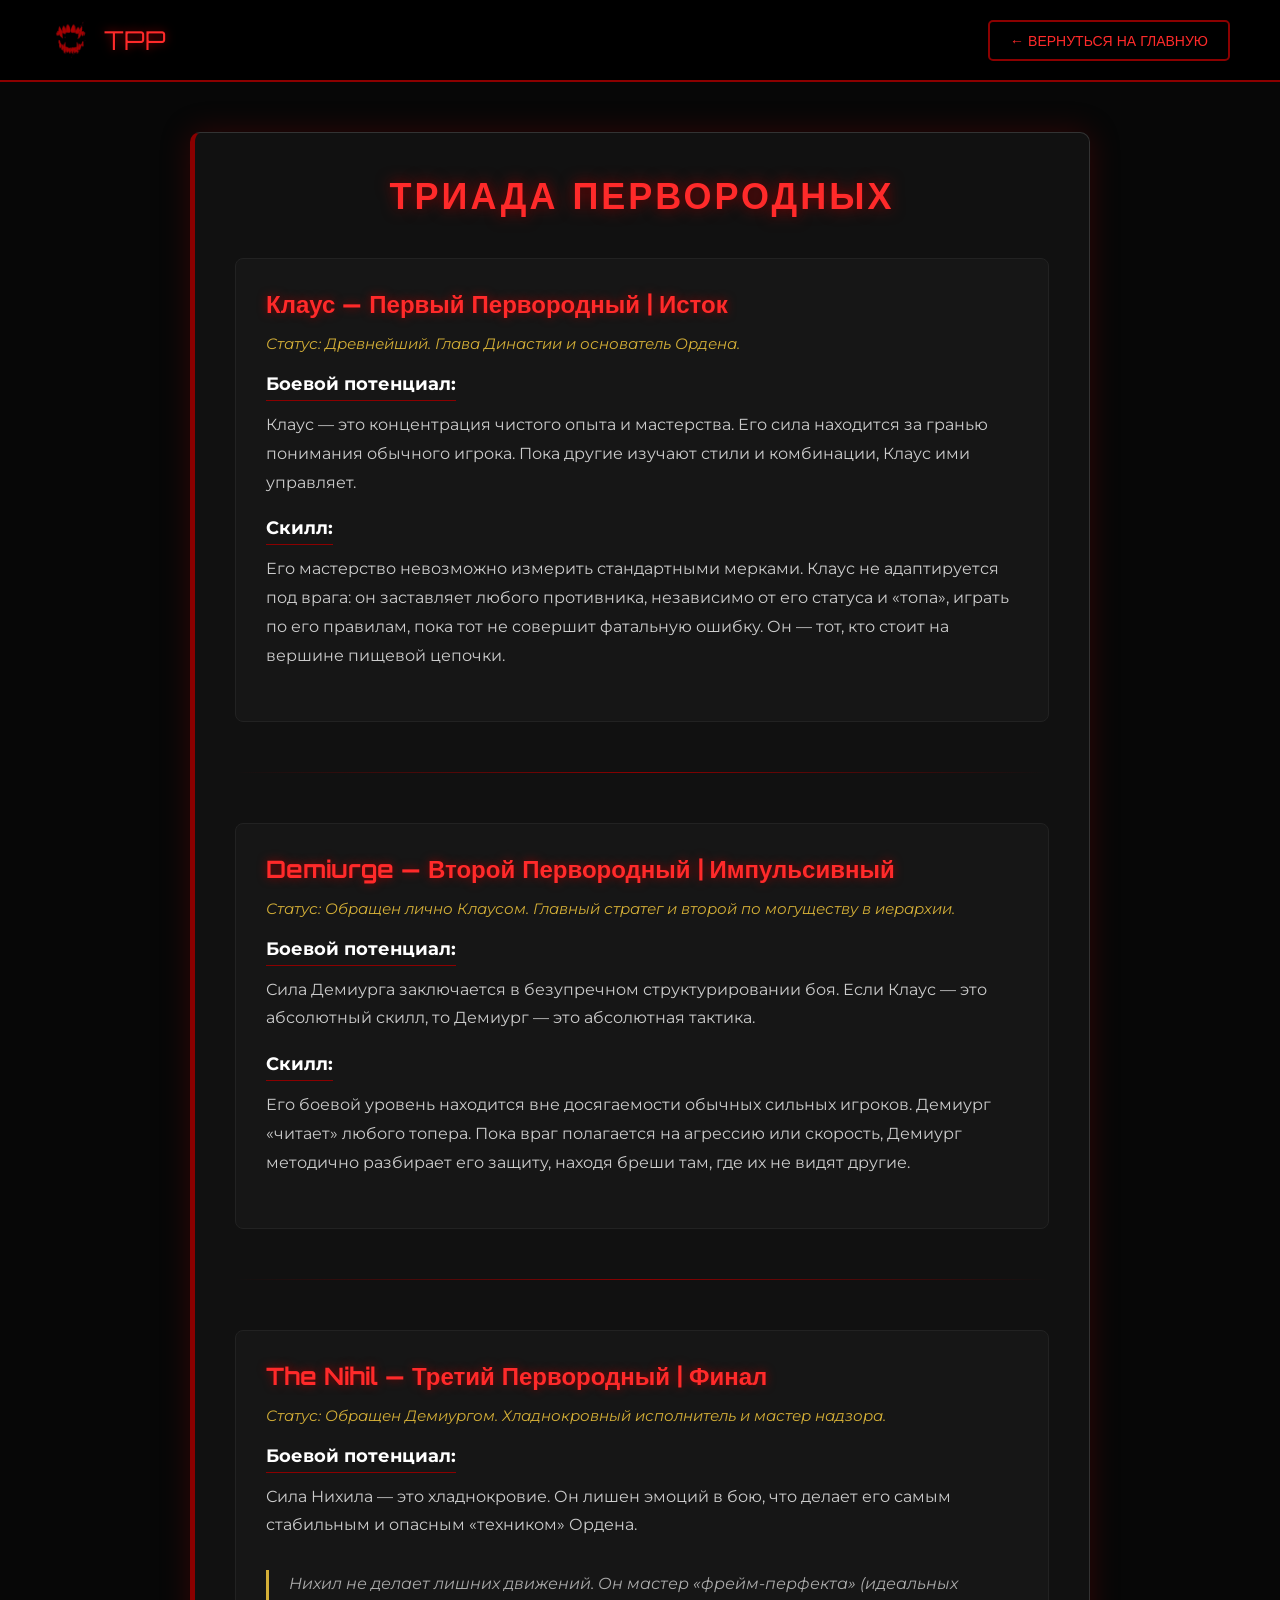
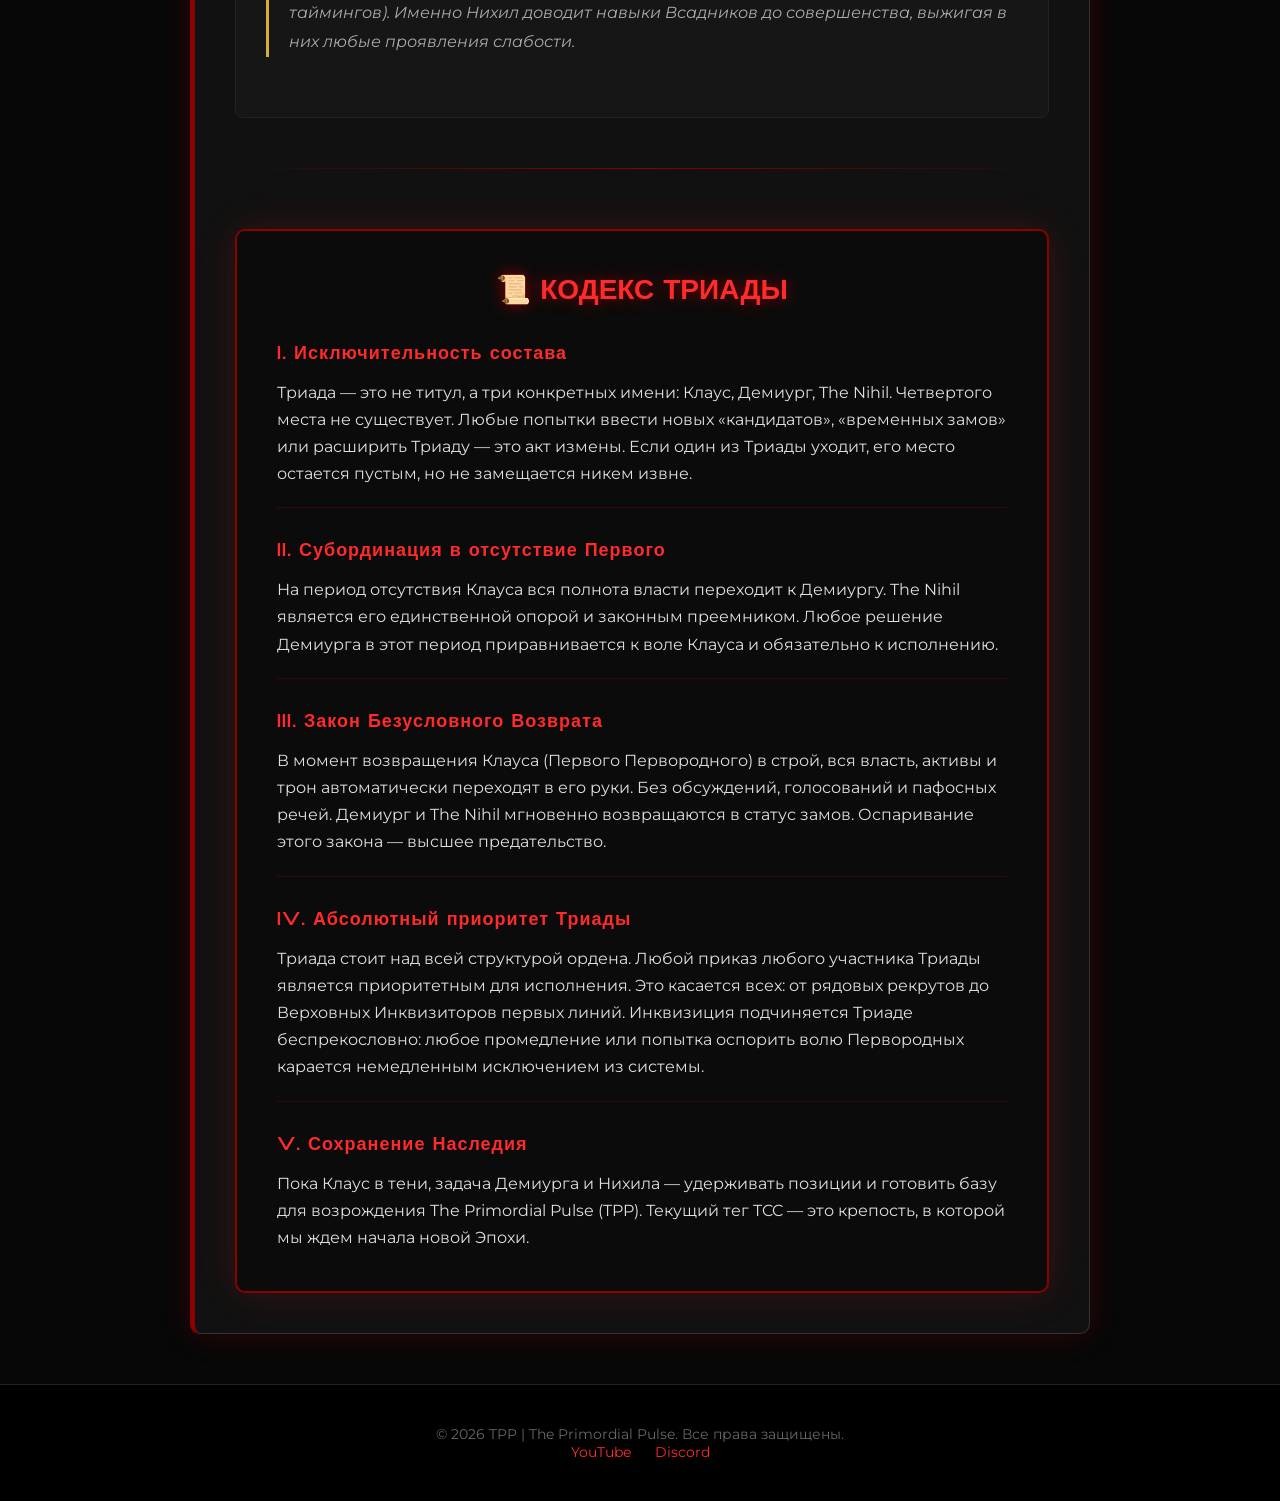
==== lore.html @ 72aa823d "Add files via upload" ====
<!DOCTYPE html>
<html lang="ru">
<head>
    <meta charset="UTF-8">
    <meta name="viewport" content="width=device-width, initial-scale=1.0">
    <title>Предыстория | The Primordial Pulse</title>
    <link rel="stylesheet" href="lore.css">
    <link href="https://fonts.googleapis.com/css2?family=Orbitron:wght@400;700;900&family=Montserrat:wght@300;400;600&display=swap" rel="stylesheet">
</head>
<body>

    <header class="header">
        <a href="index.html" class="logo">
            <img src="Photo-TPP.jpg" alt="Оскал TPP" class="logo-img">
            <span>TPP</span>
        </a>
        <nav class="nav">
            <a href="index.html" class="back-btn">← Вернуться на главную</a>
        </nav>
    </header>

    <section class="lore-section">
        <h1 class="lore-title">Триада Первородных</h1>

        <div class="lore-content">
            
            <div class="character-card">
                <h2>Клаус — Первый Первородный | Исток</h2>
                <p class="status">Статус: Древнейший. Глава Династии и основатель Ордена.</p>
                <div class="bio-block">
                    <h3>Боевой потенциал:</h3>
                    <p>Клаус — это концентрация чистого опыта и мастерства. Его сила находится за гранью понимания обычного игрока. Пока другие изучают стили и комбинации, Клаус ими управляет.</p>
                </div>
                <div class="bio-block">
                    <h3>Скилл:</h3>
                    <p>Его мастерство невозможно измерить стандартными мерками. Клаус не адаптируется под врага: он заставляет любого противника, независимо от его статуса и «топа», играть по его правилам, пока тот не совершит фатальную ошибку. Он — тот, кто стоит на вершине пищевой цепочки.</p>
                </div>
            </div>

            <hr class="lore-divider">

            <div class="character-card">
                <h2>Demiurge — Второй Первородный | Импульсивный</h2>
                <p class="status">Статус: Обращен лично Клаусом. Главный стратег и второй по могуществу в иерархии.</p>
                <div class="bio-block">
                    <h3>Боевой потенциал:</h3>
                    <p>Сила Демиурга заключается в безупречном структурировании боя. Если Клаус — это абсолютный скилл, то Демиург — это абсолютная тактика.</p>
                </div>
                <div class="bio-block">
                    <h3>Скилл:</h3>
                    <p>Его боевой уровень находится вне досягаемости обычных сильных игроков. Демиург «читает» любого топера. Пока враг полагается на агрессию или скорость, Демиург методично разбирает его защиту, находя бреши там, где их не видят другие.</p>
                </div>
            </div>

            <hr class="lore-divider">

            <div class="character-card">
                <h2>The Nihil — Третий Первородный | Финал</h2>
                <p class="status">Статус: Обращен Демиургом. Хладнокровный исполнитель и мастер надзора.</p>
                <div class="bio-block">
                    <h3>Боевой потенциал:</h3>
                    <p>Сила Нихила — это хладнокровие. Он лишен эмоций в бою, что делает его самым стабильным и опасным «техником» Ордена.</p>
                </div>
                <blockquote>
                    Нихил не делает лишних движений. Он мастер «фрейм-перфекта» (идеальных таймингов). Именно Нихил доводит навыки Всадников до совершенства, выжигая в них любые проявления слабости.
                </blockquote>
            </div>

            <hr class="lore-divider">

            <div class="codex-block">
                <h2 class="codex-title">📜 Кодекс Триады</h2>
                <div class="codex-item">
                    <h3>I. Исключительность состава</h3>
                    <p>Триада — это не титул, а три конкретных имени: Клаус, Демиург, The Nihil. Четвертого места не существует. Любые попытки ввести новых «кандидатов», «временных замов» или расширить Триаду — это акт измены. Если один из Триады уходит, его место остается пустым, но не замещается никем извне.</p>
                </div>
                <div class="codex-item">
                    <h3>II. Субординация в отсутствие Первого</h3>
                    <p>На период отсутствия Клауса вся полнота власти переходит к Демиургу. The Nihil является его единственной опорой и законным преемником. Любое решение Демиурга в этот период приравнивается к воле Клауса и обязательно к исполнению.</p>
                </div>
                <div class="codex-item">
                    <h3>III. Закон Безусловного Возврата</h3>
                    <p>В момент возвращения Клауса (Первого Первородного) в строй, вся власть, активы и трон автоматически переходят в его руки. Без обсуждений, голосований и пафосных речей. Демиург и The Nihil мгновенно возвращаются в статус замов. Оспаривание этого закона — высшее предательство.</p>
                </div>
                <div class="codex-item">
                    <h3>IV. Абсолютный приоритет Триады</h3>
                    <p>Триада стоит над всей структурой ордена. Любой приказ любого участника Триады является приоритетным для исполнения. Это касается всех: от рядовых рекрутов до Верховных Инквизиторов первых линий. Инквизиция подчиняется Триаде беспрекословно: любое промедление или попытка оспорить волю Первородных карается немедленным исключением из системы.</p>
                </div>
                <div class="codex-item">
                    <h3>V. Сохранение Наследия</h3>
                    <p>Пока Клаус в тени, задача Демиурга и Нихила — удерживать позиции и готовить базу для возрождения The Primordial Pulse (TPP). Текущий тег TCC — это крепость, в которой мы ждем начала новой Эпохи.</p>
                </div>
            </div>

        </div>
    </section>

    <footer class="footer">
        <div class="footer-content">
            <p>&copy; 2026 TPP | The Primordial Pulse. Все права защищены.</p>
            <div class="footer-links">
                <a href="https://www.youtube.com/@Hope_Player" target="_blank">YouTube</a>
                <a href="https://discord.gg/thZGE3vgbN" target="_blank">Discord</a>
            </div>
        </div>
    </footer>

</body>
</html>
---- lore.css ----
:root {
    --bg-dark: #070707;
    --blood-red: #8b0000;
    --neon-red: #ff2a2a;
    --text-gold: #d4af37;
    --text-color: #e0e0e0;
}

* {
    margin: 0;
    padding: 0;
    box-sizing: border-box;
    scroll-behavior: smooth;
}

body {
    background-color: var(--bg-dark);
    color: var(--text-color);
    font-family: 'Montserrat', sans-serif;
    overflow-x: hidden;
}

.header {
    display: flex;
    justify-content: space-between;
    align-items: center;
    padding: 20px 50px;
    background: rgba(0, 0, 0, 0.95);
    border-bottom: 2px solid var(--blood-red);
    position: sticky;
    top: 0;
    z-index: 1000;
}

.logo {
    display: flex;
    align-items: center;
    gap: 12px;
    font-family: 'Orbitron', sans-serif;
    font-size: 26px;
    color: var(--neon-red);
    text-shadow: 0 0 10px var(--blood-red);
    text-decoration: none;
}

.logo-img {
    height: 40px;
    width: auto;
}

.back-btn {
    font-size: 14px;
    padding: 10px 20px;
    background: transparent;
    color: var(--neon-red);
    border: 2px solid var(--blood-red);
    text-decoration: none;
    font-family: 'Orbitron', sans-serif;
    border-radius: 5px;
    transition: 0.3s;
    text-transform: uppercase;
}

.back-btn:hover {
    background: var(--blood-red);
    color: #fff;
    box-shadow: 0 0 15px var(--neon-red);
    cursor: pointer;
}

.lore-section {
    max-width: 900px;
    margin: 50px auto;
    padding: 40px;
    background: rgba(20, 20, 20, 0.8);
    border: 1px solid #333;
    border-left: 5px solid var(--blood-red);
    border-radius: 10px;
    box-shadow: 0 0 30px rgba(139, 0, 0, 0.3);
}

.lore-title {
    font-family: 'Orbitron', sans-serif;
    color: var(--neon-red);
    font-size: 36px;
    text-align: center;
    margin-bottom: 40px;
    text-shadow: 0 0 15px var(--blood-red);
    text-transform: uppercase;
    letter-spacing: 3px;
}

.character-card {
    background: rgba(25, 25, 25, 0.7);
    padding: 30px;
    border-radius: 8px;
    border: 1px solid #222;
    margin-bottom: 40px;
}

.character-card h2 {
    font-family: 'Orbitron', sans-serif;
    color: var(--neon-red);
    font-size: 24px;
    margin-bottom: 15px;
    text-shadow: 0 0 10px var(--blood-red);
}

.status {
    font-style: italic;
    color: var(--text-gold);
    margin-bottom: 20px;
    font-size: 15px;
}

.bio-block {
    margin-bottom: 20px;
}

.bio-block h3 {
    font-size: 18px;
    color: #fff;
    margin-bottom: 10px;
    border-bottom: 1px solid var(--blood-red);
    display: inline-block;
    padding-bottom: 5px;
}

.bio-block p {
    font-size: 16px;
    line-height: 1.8;
    color: #cccccc;
}

.lore-divider {
    border: 0;
    height: 1px;
    background: linear-gradient(to right, transparent, var(--blood-red), transparent);
    margin: 50px 0;
}

blockquote {
    border-left: 3px solid var(--text-gold);
    padding-left: 20px;
    margin: 30px 0;
    font-style: italic;
    color: #aaa;
    line-height: 1.8;
}

.codex-block {
    background: rgba(10, 10, 10, 0.9);
    padding: 40px;
    border: 2px solid var(--blood-red);
    border-radius: 10px;
    margin-top: 60px;
    box-shadow: 0 0 40px rgba(255, 42, 42, 0.15);
}

.codex-title {
    font-family: 'Orbitron', sans-serif;
    color: var(--neon-red);
    font-size: 28px;
    text-align: center;
    margin-bottom: 35px;
    text-shadow: 0 0 15px var(--blood-red);
    text-transform: uppercase;
}

.codex-item {
    margin-bottom: 30px;
    padding-bottom: 20px;
    border-bottom: 1px solid rgba(139, 0, 0, 0.3);
}

.codex-item:last-child {
    border-bottom: none;
    margin-bottom: 0;
    padding-bottom: 0;
}

.codex-item h3 {
    font-family: 'Orbitron', sans-serif;
    color: var(--neon-red);
    font-size: 18px;
    margin-bottom: 15px;
    letter-spacing: 1px;
}

.codex-item p {
    font-size: 16px;
    line-height: 1.7;
    color: #dfdfdf;
}

.footer {
    padding: 40px;
    text-align: center;
    border-top: 1px solid #222;
    background: #000;
    font-size: 14px;
    color: #666;
}

.footer-links a {
    color: var(--neon-red);
    text-decoration: none;
    margin: 0 10px;
}

@media (max-width: 768px) {
    .header {
        flex-direction: column;
        gap: 15px;
    }
    .lore-section {
        margin: 20px;
        padding: 20px;
    }
    .lore-title {
        font-size: 28px;
    }
}
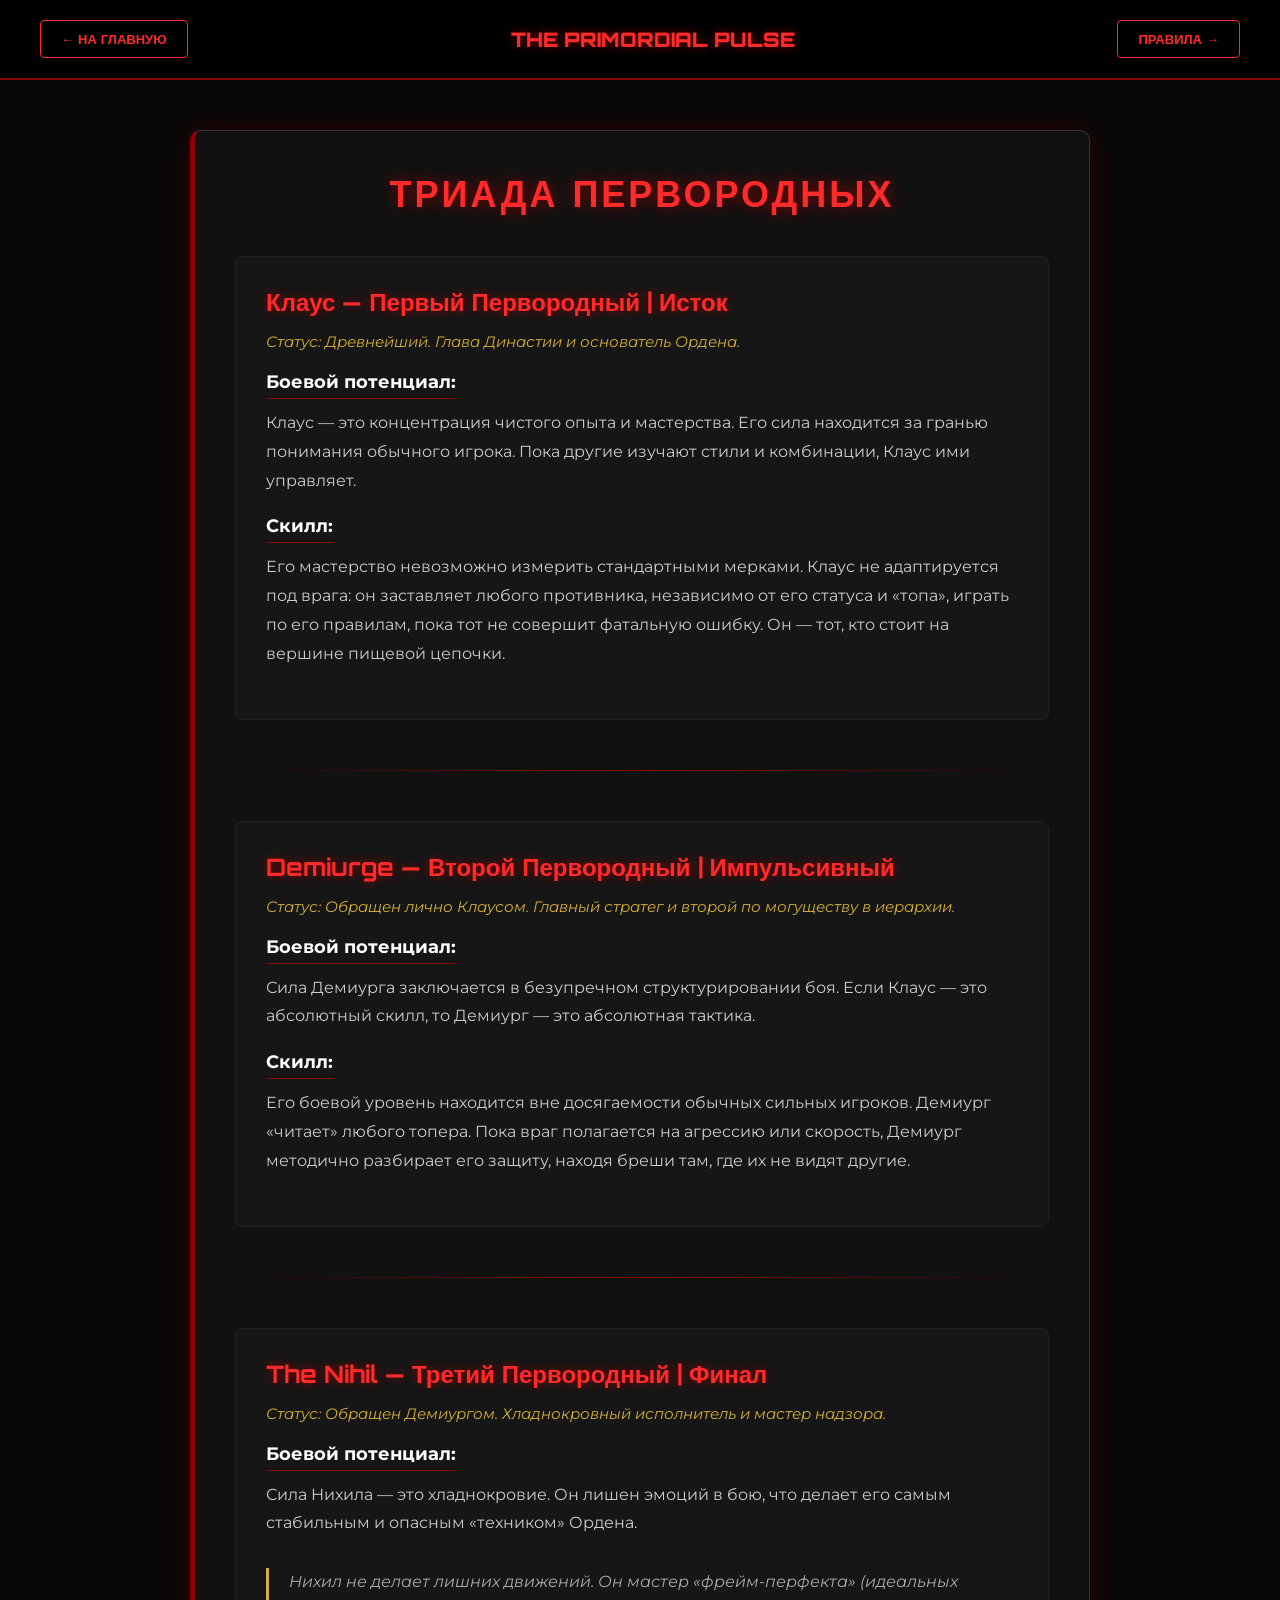
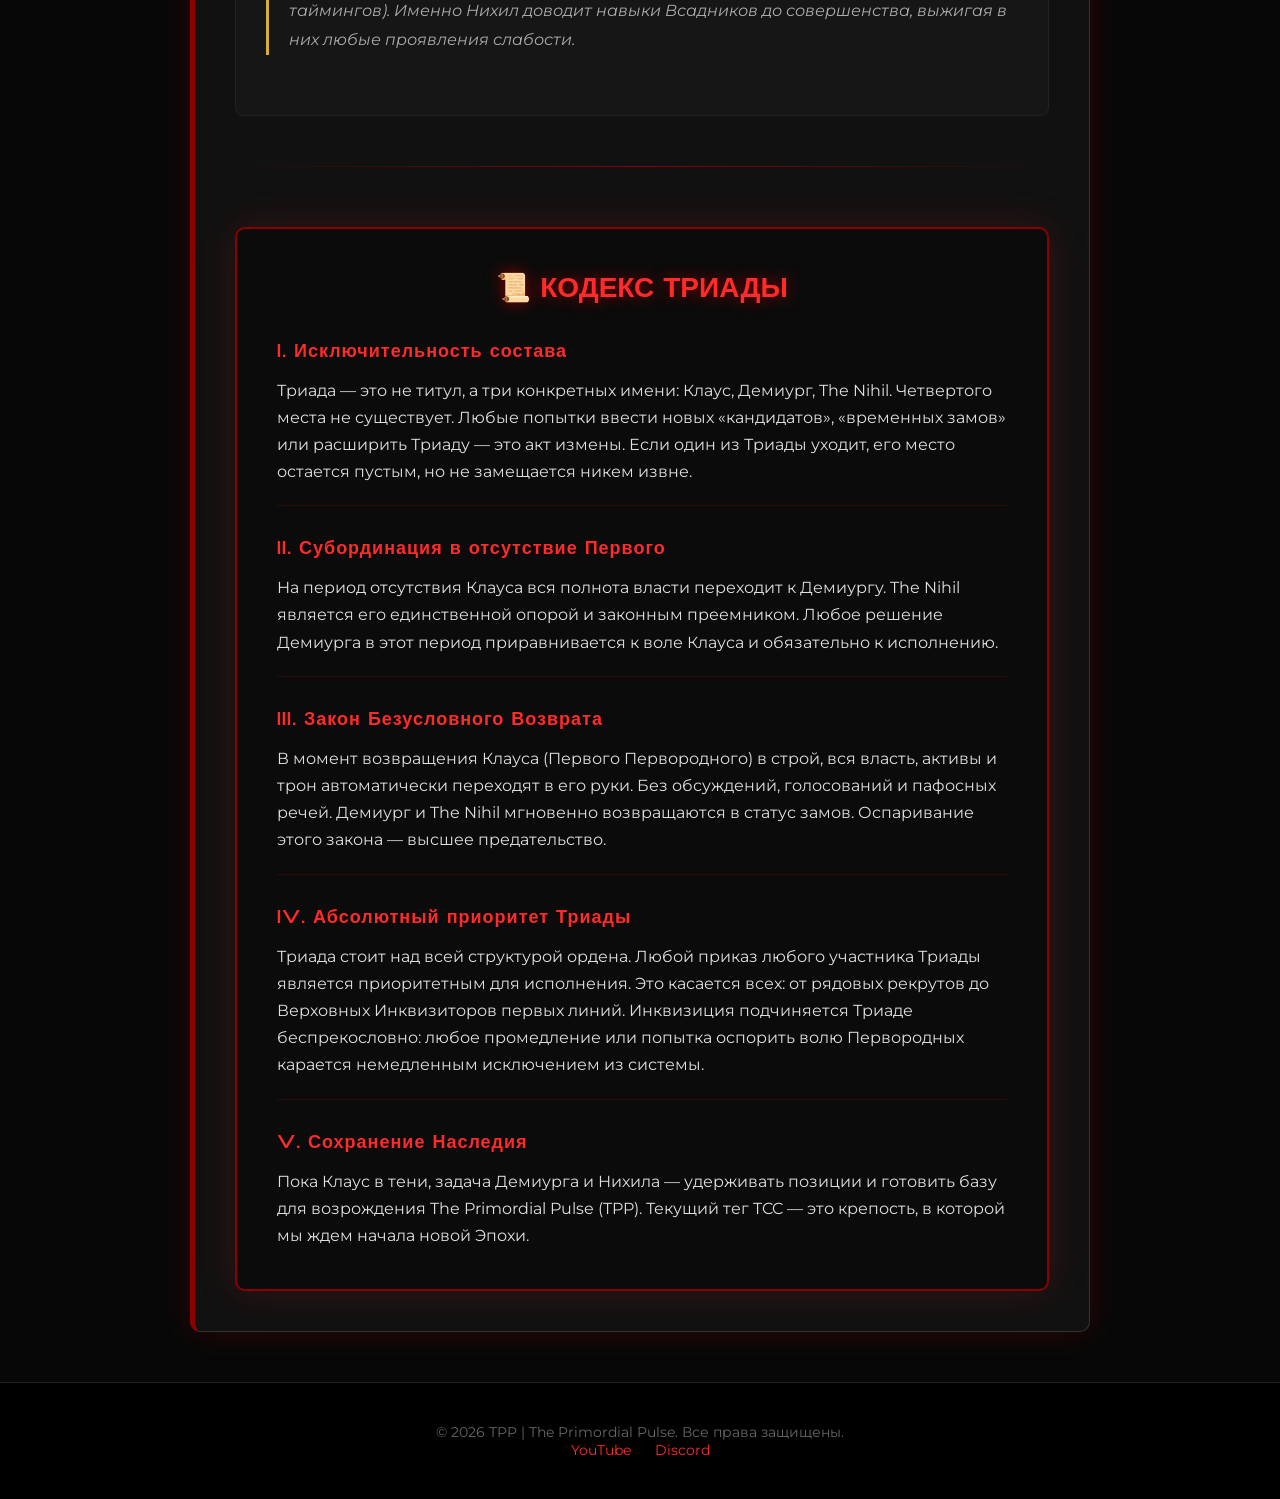
==== commit 79f85c8d: "Add files via upload" ====
--- a/lore.html
+++ b/lore.html
@@ -10,13 +10,15 @@
 <body>
 
     <header class="header">
-        <a href="index.html" class="logo">
-            <img src="Photo-TPP.jpg" alt="Оскал TPP" class="logo-img">
-            <span>TPP</span>
-        </a>
-        <nav class="nav">
-            <a href="index.html" class="back-btn">← Вернуться на главную</a>
-        </nav>
+        <div class="nav-container">
+            
+            <a href="index.html" class="nav-btn">← На главную</a>
+            
+            <h1 class="nav-title">THE PRIMORDIAL PULSE</h1>
+            
+            <a href="rules.html" class="nav-btn">Правила →</a>
+            
+        </div>
     </header>
 
     <section class="lore-section">
--- a/lore.css
+++ b/lore.css
@@ -21,48 +21,51 @@
 }
 
 .header {
-    display: flex;
-    justify-content: space-between;
-    align-items: center;
-    padding: 20px 50px;
-    background: rgba(0, 0, 0, 0.95);
+    background: #000000;
     border-bottom: 2px solid var(--blood-red);
     position: sticky;
     top: 0;
     z-index: 1000;
-}
-
-.logo {
+    padding: 20px 0;
+}
+
+.nav-container {
     display: flex;
+    justify-content: space-between;
     align-items: center;
-    gap: 12px;
-    font-family: 'Orbitron', sans-serif;
-    font-size: 26px;
+    max-width: 1400px;
+    margin: 0 auto;
+    padding: 0 40px;
+}
+
+.nav-title {
+    font-family: 'Orbitron', sans-serif;
+    font-size: 20px;
+    font-weight: 900;
     color: var(--neon-red);
     text-shadow: 0 0 10px var(--blood-red);
-    text-decoration: none;
-}
-
-.logo-img {
-    height: 40px;
-    width: auto;
-}
-
-.back-btn {
-    font-size: 14px;
+    text-align: center;
+    flex: 1;
+}
+
+.nav-btn {
+    display: inline-block;
     padding: 10px 20px;
     background: transparent;
     color: var(--neon-red);
-    border: 2px solid var(--blood-red);
+    border: 1px solid var(--neon-red);
     text-decoration: none;
     font-family: 'Orbitron', sans-serif;
-    border-radius: 5px;
-    transition: 0.3s;
+    font-weight: 700;
+    font-size: 13px;
+    border-radius: 4px;
+    transition: all 0.3s ease;
     text-transform: uppercase;
-}
-
-.back-btn:hover {
-    background: var(--blood-red);
+    white-space: nowrap;
+}
+
+.nav-btn:hover {
+    background: var(--neon-red);
     color: #fff;
     box-shadow: 0 0 15px var(--neon-red);
     cursor: pointer;
@@ -209,7 +212,7 @@
 }
 
 @media (max-width: 768px) {
-    .header {
+    .nav-container {
         flex-direction: column;
         gap: 15px;
     }
